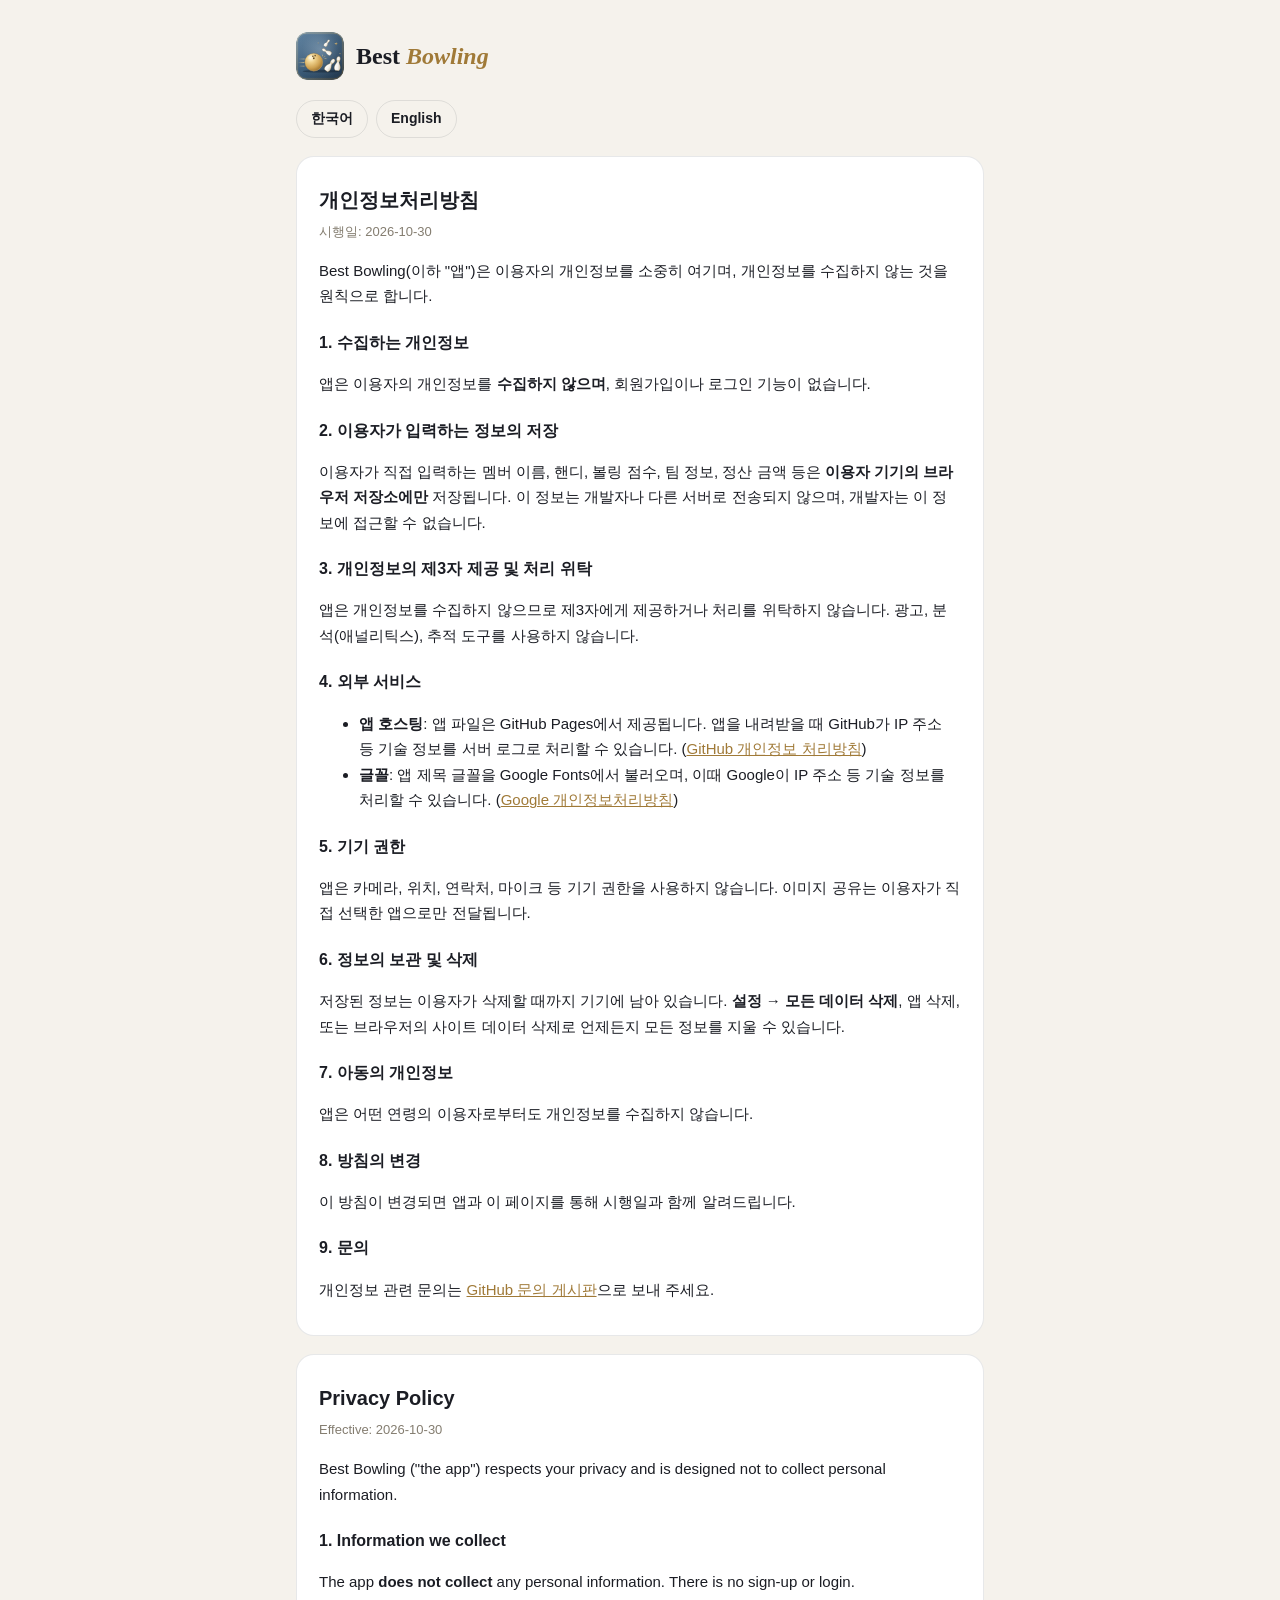
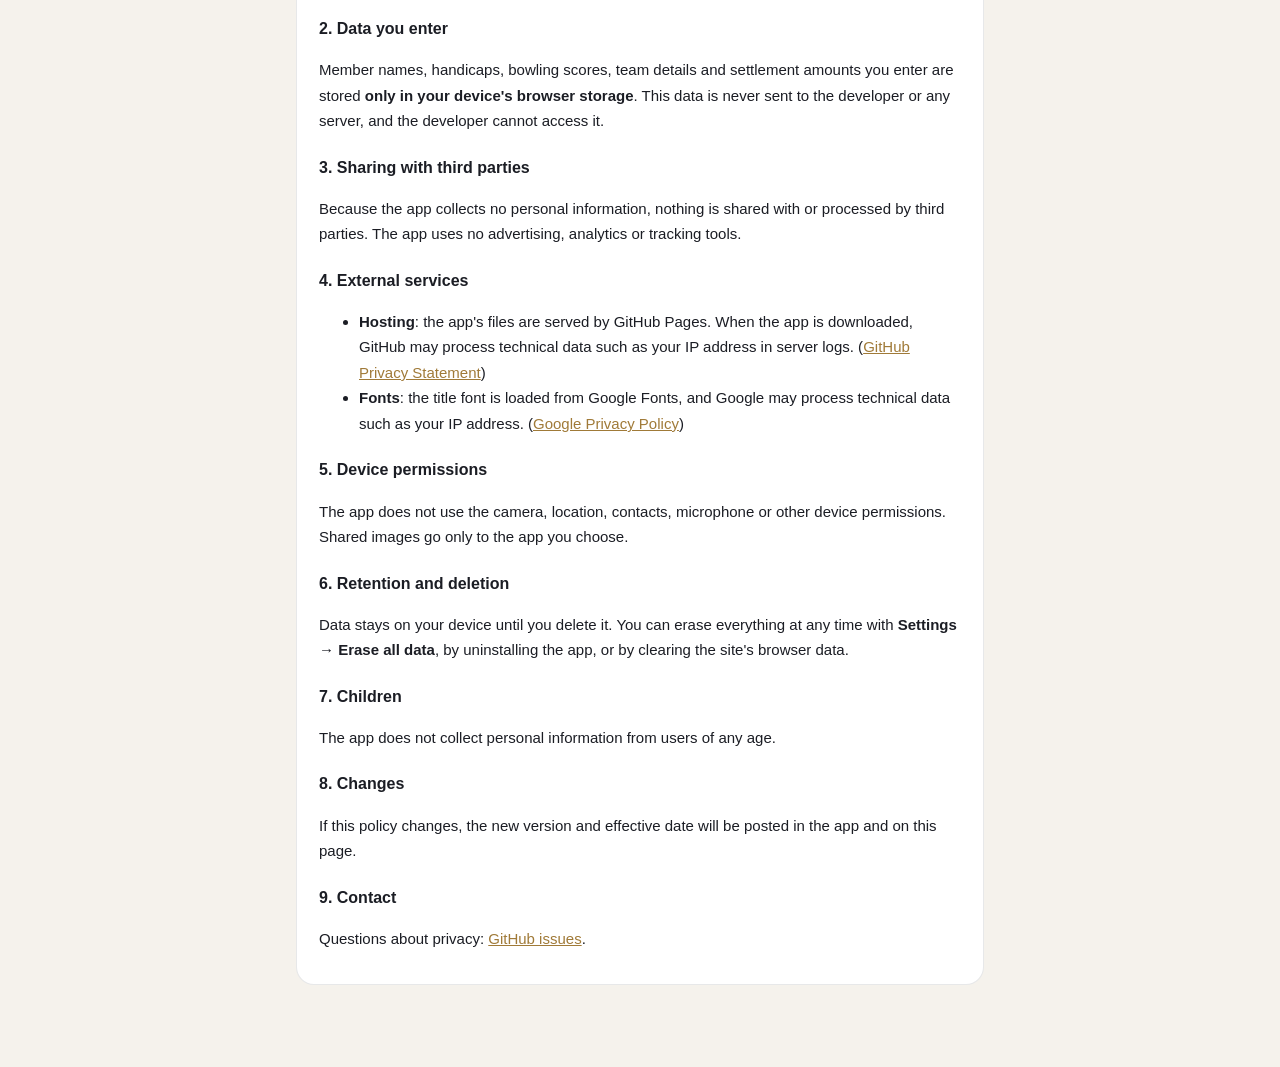
==== privacy.html @ ae5ff6e0 "Stats period filter and average label, user guide, privacy policy, terms and open-source notices Co-" ====
<!doctype html>
<html lang="ko">
<head>
  <meta charset="utf-8">
  <meta name="viewport" content="width=device-width, initial-scale=1">
  <title>Best Bowling — 개인정보처리방침 / Privacy Policy</title>
  <link rel="icon" href="icons/icon.svg" type="image/svg+xml">
  <style>
    :root { --bg: #f5f2ec; --surface: #fff; --text: #1b1d24; --muted: #847d70; --gold: #a07a38; --line: rgba(28, 30, 38, .1); }
    @media (prefers-color-scheme: dark) { :root { --bg: #0c0e13; --surface: #151922; --text: #ece8df; --muted: #8f8a80; --gold: #dcbb78; --line: rgba(255, 255, 255, .08); } }
    * { box-sizing: border-box; }
    body { margin: 0; background: var(--bg); color: var(--text); font: 15px/1.7 -apple-system, BlinkMacSystemFont, "Apple SD Gothic Neo", "Noto Sans KR", "Malgun Gothic", "Segoe UI", Roboto, sans-serif; }
    main { max-width: 720px; margin: 0 auto; padding: 32px 16px 64px; }
    header { display: flex; align-items: center; gap: 12px; margin-bottom: 20px; }
    header img { width: 48px; height: 48px; border-radius: 12px; }
    header h1 { font: 600 24px Georgia, serif; margin: 0; }
    header h1 em { color: var(--gold); }
    nav { display: flex; gap: 8px; margin-bottom: 18px; }
    nav a { padding: 6px 14px; border-radius: 999px; border: 1px solid var(--line); color: var(--text); text-decoration: none; font-weight: 600; font-size: 14px; }
    section { background: var(--surface); border: 1px solid var(--line); border-radius: 18px; padding: 8px 22px 18px; margin-bottom: 18px; }
    h2 { font-size: 20px; margin: 18px 0 4px; }
    h3 { font-size: 16px; margin: 20px 0 4px; }
    p, li { color: var(--text); }
    .doc-date { color: var(--muted); font-size: 13px; margin-top: 0; }
    a { color: var(--gold); }
  </style>
</head>
<body>
  <main>
    <header><img src="icons/icon.svg" alt=""><h1>Best <em>Bowling</em></h1></header>
    <nav><a href="#ko">한국어</a><a href="#en">English</a></nav>
    <section id="ko"></section>
    <section id="en"></section>
  </main>
  <script src="js/docs.js"></script>
  <script>
    ['ko', 'en'].forEach((l) => {
      const d = window.BB_DOCS[l].privacy;
      document.getElementById(l).innerHTML = `<h2>${d.title}</h2>${d.html}`;
    });
  </script>
</body>
</html>
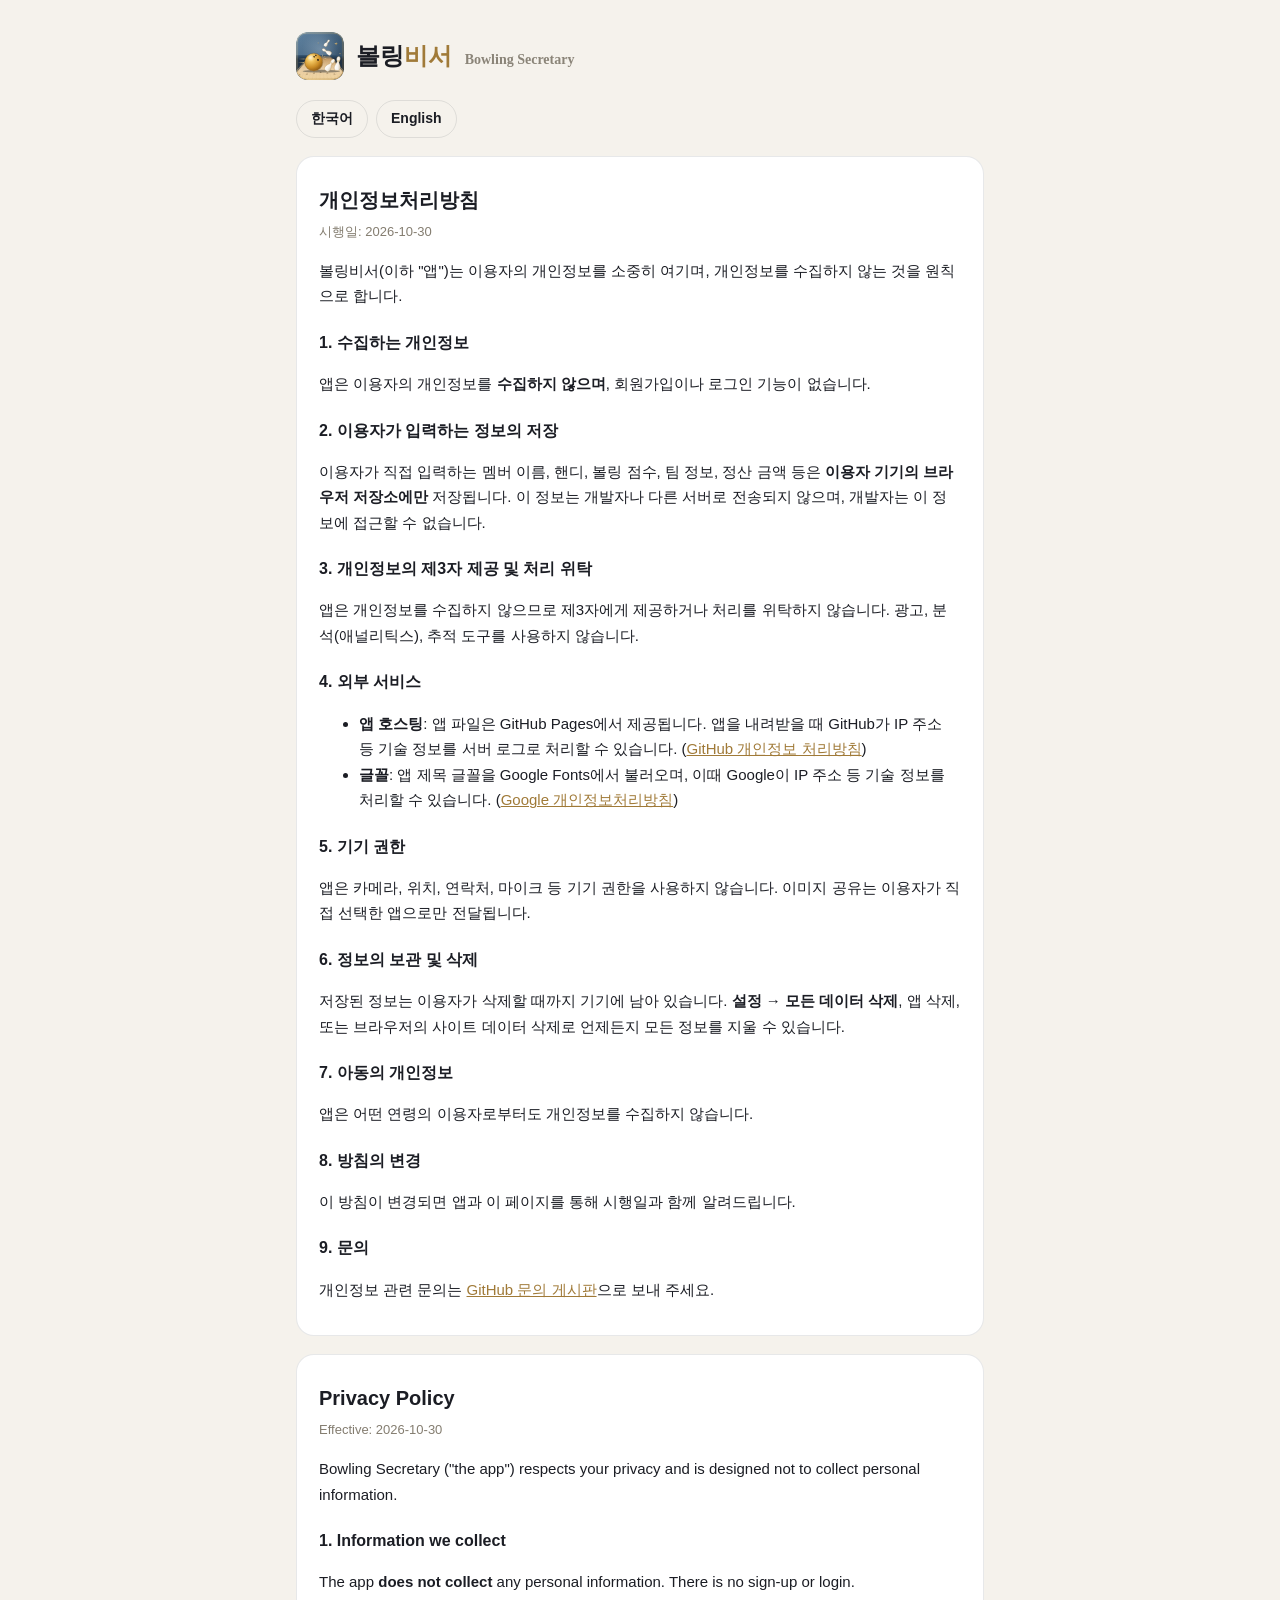
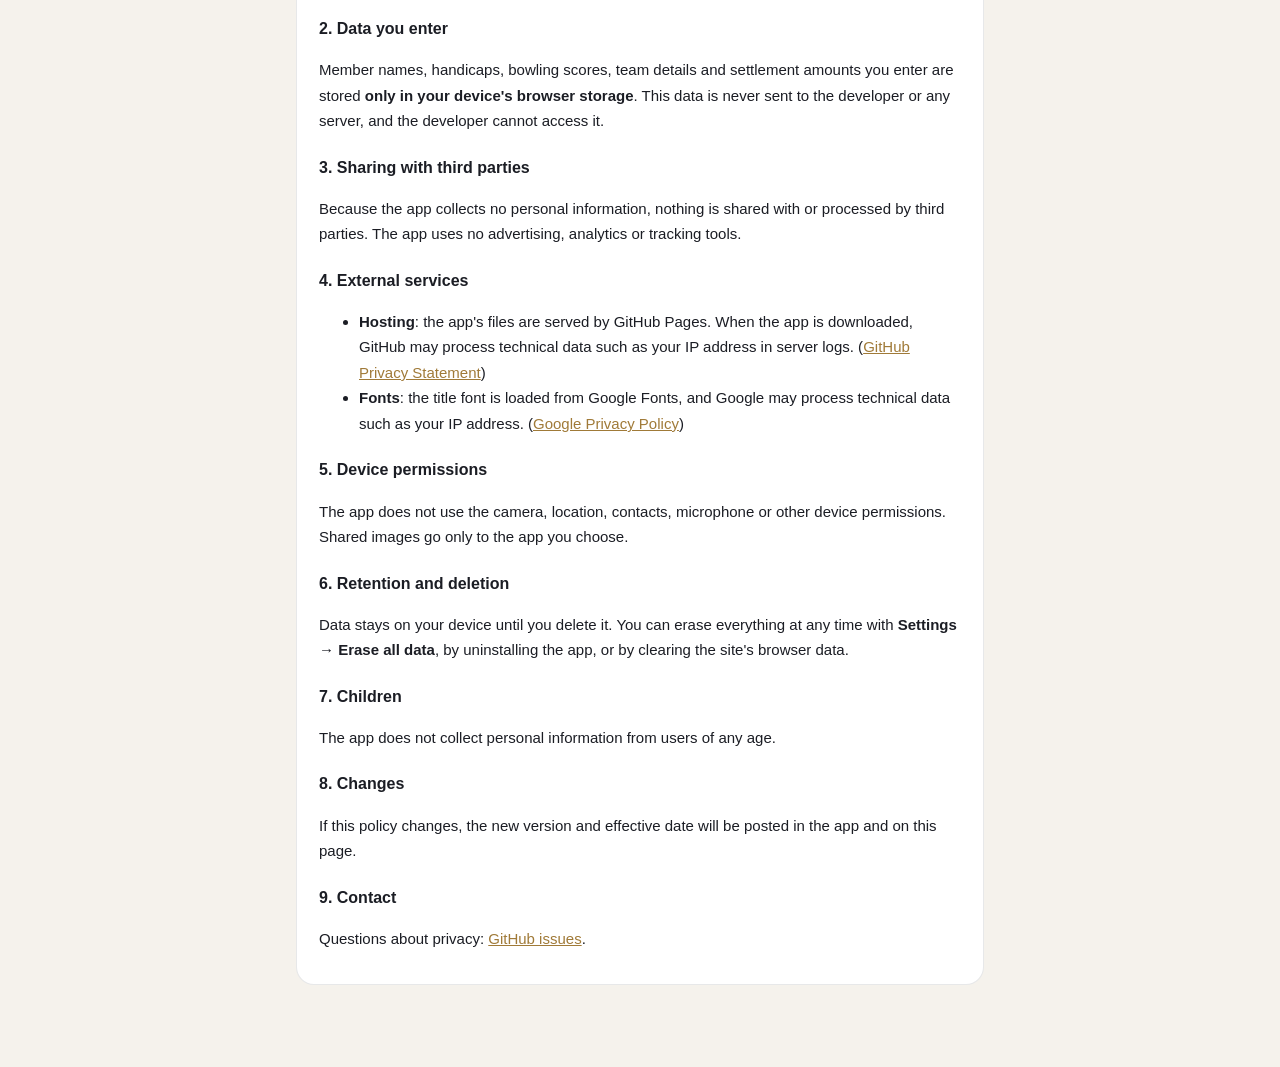
==== commit 5d2234a0: "Rename the app to 볼링비서 / Bowling Secretary (logo, titles, manifest, docs, share images, file names) " ====
--- a/privacy.html
+++ b/privacy.html
@@ -3,7 +3,8 @@
 <head>
   <meta charset="utf-8">
   <meta name="viewport" content="width=device-width, initial-scale=1">
-  <title>Best Bowling — 개인정보처리방침 / Privacy Policy</title>
+  <meta http-equiv="Content-Security-Policy" content="default-src 'self'; script-src 'self'; style-src 'self' 'unsafe-inline'; img-src 'self'; object-src 'none'; base-uri 'none'; form-action 'none'">
+  <title>볼링비서 (Bowling Secretary) — 개인정보처리방침 / Privacy Policy</title>
   <link rel="icon" href="icons/icon.svg" type="image/svg+xml">
   <style>
     :root { --bg: #f5f2ec; --surface: #fff; --text: #1b1d24; --muted: #847d70; --gold: #a07a38; --line: rgba(28, 30, 38, .1); }
@@ -13,8 +14,9 @@
     main { max-width: 720px; margin: 0 auto; padding: 32px 16px 64px; }
     header { display: flex; align-items: center; gap: 12px; margin-bottom: 20px; }
     header img { width: 48px; height: 48px; border-radius: 12px; }
-    header h1 { font: 600 24px Georgia, serif; margin: 0; }
-    header h1 em { color: var(--gold); }
+    header h1 { font: 800 24px -apple-system, "Apple SD Gothic Neo", "Malgun Gothic", sans-serif; margin: 0; }
+    header h1 em { color: var(--gold); font-style: normal; }
+    header h1 small { font: 600 14px Georgia, serif; color: #8a8478; margin-left: 6px; }
     nav { display: flex; gap: 8px; margin-bottom: 18px; }
     nav a { padding: 6px 14px; border-radius: 999px; border: 1px solid var(--line); color: var(--text); text-decoration: none; font-weight: 600; font-size: 14px; }
     section { background: var(--surface); border: 1px solid var(--line); border-radius: 18px; padding: 8px 22px 18px; margin-bottom: 18px; }
@@ -27,17 +29,12 @@
 </head>
 <body>
   <main>
-    <header><img src="icons/icon.svg" alt=""><h1>Best <em>Bowling</em></h1></header>
+    <header><img src="icons/icon.svg" alt=""><h1>볼링<em>비서</em> <small>Bowling Secretary</small></h1></header>
     <nav><a href="#ko">한국어</a><a href="#en">English</a></nav>
     <section id="ko"></section>
     <section id="en"></section>
   </main>
   <script src="js/docs.js"></script>
-  <script>
-    ['ko', 'en'].forEach((l) => {
-      const d = window.BB_DOCS[l].privacy;
-      document.getElementById(l).innerHTML = `<h2>${d.title}</h2>${d.html}`;
-    });
-  </script>
+  <script src="js/privacy.js"></script>
 </body>
 </html>
